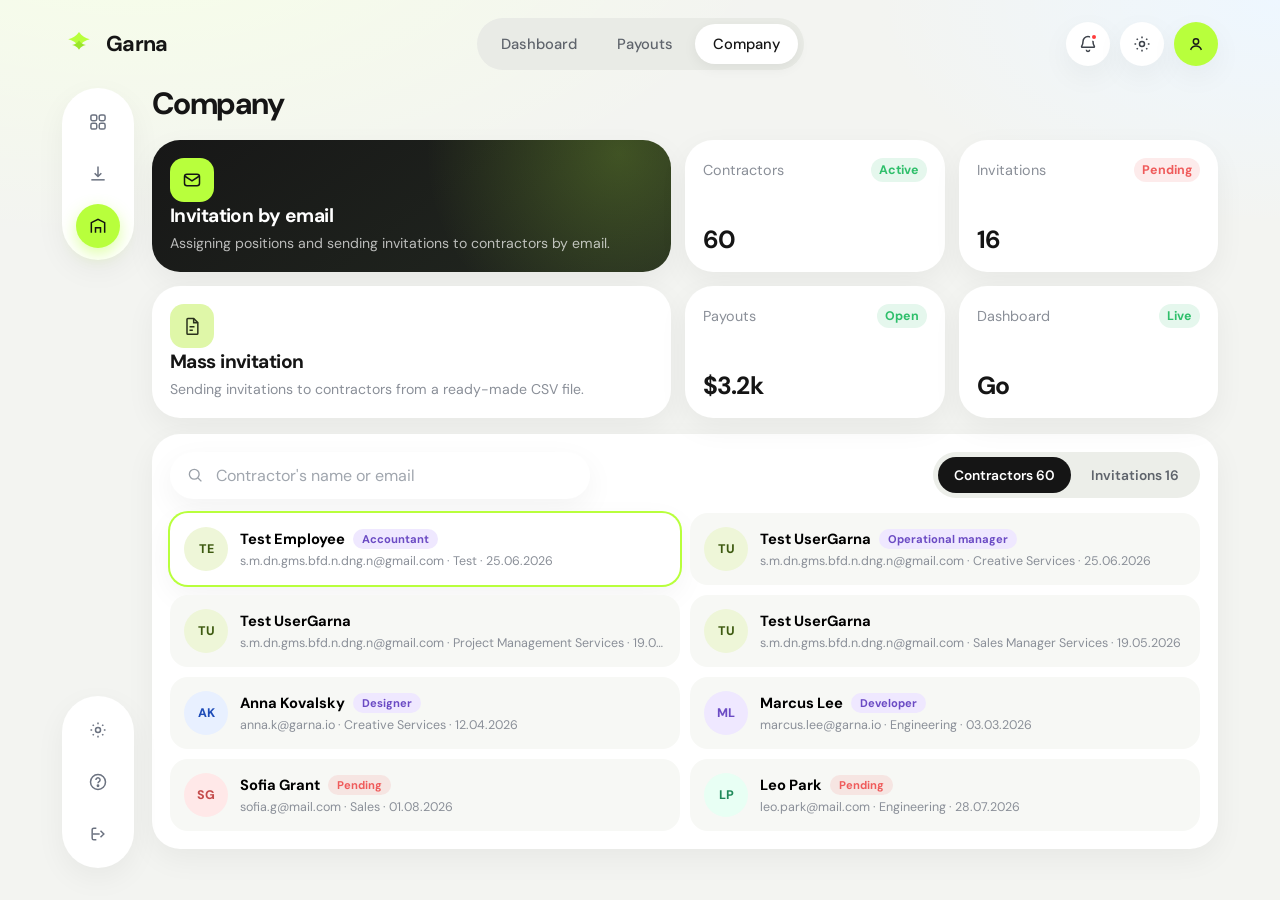
==== company.html @ 0d756d46 "Add Garna dashboard UI for Vercel deploy. Static Dashboard, Payouts, and Company pages ready to host" ====
<!DOCTYPE html>
<html lang="en">
<head>
  <meta charset="UTF-8" />
  <meta name="viewport" content="width=device-width, initial-scale=1.0" />
  <title>Garna — Company</title>
  <link rel="preconnect" href="https://fonts.googleapis.com" />
  <link rel="preconnect" href="https://fonts.gstatic.com" crossorigin />
  <link href="https://fonts.googleapis.com/css2?family=DM+Sans:ital,opsz,wght@0,9..40,400;0,9..40,500;0,9..40,600;0,9..40,700;1,9..40,400&display=swap" rel="stylesheet" />
  <link rel="stylesheet" href="styles.css" />
  <link rel="stylesheet" href="company.css" />
</head>
<body>
  <div class="app">
    <header class="topbar">
      <a class="brand" href="index.html">
        <span class="brand-mark" aria-hidden="true">
          <svg viewBox="0 0 32 32" fill="none">
            <path d="M16 4c2.8 4.2 6.4 6.2 10.8 7.2-4.4 1-8 3-10.8 7.2C13.2 14.2 9.6 12.2 5.2 11.2 9.6 10.2 13.2 8.2 16 4z" fill="#B8FF3C"/>
            <path d="M16 12.5c1.8 2.7 4.1 4 7 4.6-2.9.6-5.2 1.9-7 4.6-1.8-2.7-4.1-4-7-4.6 2.9-.6 5.2-1.9 7-4.6z" fill="#9AE62A"/>
          </svg>
        </span>
        <span class="brand-name">Garna</span>
      </a>

      <nav class="main-nav" aria-label="Primary">
        <a class="nav-item" href="index.html">Dashboard</a>
        <a class="nav-item" href="payouts.html">Payouts</a>
        <a class="nav-item is-active" href="company.html">Company</a>
      </nav>

      <div class="topbar-actions">
        <button class="icon-btn" type="button" aria-label="Notifications">
          <svg viewBox="0 0 24 24" fill="none" stroke="currentColor" stroke-width="1.8">
            <path d="M6 9a6 6 0 1 1 12 0c0 3.2.8 4.6 1.6 5.6.3.4 0 1.4-.8 1.4H5.2c-.8 0-1.1-1-.8-1.4C5.2 13.6 6 12.2 6 9z"/>
            <path d="M10 19a2 2 0 0 0 4 0"/>
          </svg>
          <span class="badge-dot"></span>
        </button>
        <button class="icon-btn" type="button" aria-label="Settings">
          <svg viewBox="0 0 24 24" fill="none" stroke="currentColor" stroke-width="1.8">
            <circle cx="12" cy="12" r="3"/>
            <path d="M12 3v2M12 19v2M3 12h2M19 12h2M5.6 5.6l1.4 1.4M17 17l1.4 1.4M5.6 18.4l1.4-1.4M17 7l1.4-1.4"/>
          </svg>
        </button>
        <button class="avatar-btn" type="button" aria-label="Profile">
          <svg viewBox="0 0 24 24" fill="none" stroke="currentColor" stroke-width="1.8">
            <circle cx="12" cy="9" r="3.2"/>
            <path d="M5.5 19c1.4-3 3.7-4.5 6.5-4.5s5.1 1.5 6.5 4.5"/>
          </svg>
        </button>
      </div>
    </header>

    <div class="layout">
      <aside class="sidebar" aria-label="Sidebar">
        <div class="sidebar-pill">
          <a class="side-btn" href="index.html" aria-label="Dashboard" title="Dashboard">
            <svg viewBox="0 0 24 24" fill="none" stroke="currentColor" stroke-width="1.8">
              <rect x="3.5" y="3.5" width="7" height="7" rx="2"/>
              <rect x="13.5" y="3.5" width="7" height="7" rx="2"/>
              <rect x="3.5" y="13.5" width="7" height="7" rx="2"/>
              <rect x="13.5" y="13.5" width="7" height="7" rx="2"/>
            </svg>
          </a>
          <a class="side-btn" href="payouts.html" aria-label="Payouts" title="Payouts">
            <svg viewBox="0 0 24 24" fill="none" stroke="currentColor" stroke-width="1.8">
              <path d="M12 3v12M8 11l4 4 4-4"/>
              <path d="M4 19h16"/>
            </svg>
          </a>
          <a class="side-btn is-active" href="company.html" aria-label="Company" title="Company">
            <svg viewBox="0 0 24 24" fill="none" stroke="currentColor" stroke-width="1.8">
              <path d="M4 20V8l8-4 8 4v12"/>
              <path d="M9 20v-6h6v6"/>
            </svg>
          </a>
        </div>

        <div class="sidebar-pill sidebar-pill--bottom">
          <button class="side-btn" type="button" aria-label="Settings" title="Settings">
            <svg viewBox="0 0 24 24" fill="none" stroke="currentColor" stroke-width="1.8">
              <circle cx="12" cy="12" r="3"/>
              <path d="M12 3v2M12 19v2M3 12h2M19 12h2M5.6 5.6l1.4 1.4M17 17l1.4 1.4M5.6 18.4l1.4-1.4M17 7l1.4-1.4"/>
            </svg>
          </button>
          <button class="side-btn" type="button" aria-label="Help" title="Help">
            <svg viewBox="0 0 24 24" fill="none" stroke="currentColor" stroke-width="1.8">
              <circle cx="12" cy="12" r="9"/>
              <path d="M9.5 9.5a2.5 2.5 0 1 1 3.8 2.1c-.8.5-1.3 1-1.3 2"/>
              <circle cx="12" cy="16.5" r=".8" fill="currentColor"/>
            </svg>
          </button>
          <button class="side-btn" type="button" aria-label="Logout" title="Logout">
            <svg viewBox="0 0 24 24" fill="none" stroke="currentColor" stroke-width="1.8">
              <path d="M10 5H7a2 2 0 0 0-2 2v10a2 2 0 0 0 2 2h3"/>
              <path d="M14 12H6M15 8l4 4-4 4"/>
            </svg>
          </button>
        </div>
      </aside>

      <main class="main">
        <div class="page-header">
          <div>
            <h1>Company</h1>
          </div>
        </div>

        <div class="main-grid company-grid" id="contractorsView">
          <div class="company-top">
            <div class="company-row">
              <a class="card invite-card invite-card--dark" href="#invite-email">
                <span class="invite-icon invite-icon--mail" aria-hidden="true">
                  <svg viewBox="0 0 24 24" fill="none" stroke="currentColor" stroke-width="1.8">
                    <rect x="3" y="5" width="18" height="14" rx="3"/>
                    <path d="M3.5 7.5 12 13l8.5-5.5"/>
                  </svg>
                </span>
                <div class="invite-card-copy">
                  <h2>Invitation by email</h2>
                  <p>Assigning positions and sending invitations to contractors by email.</p>
                </div>
              </a>

              <a class="card stat-card" href="company.html">
                <div class="stat-top">
                  <span>Contractors</span>
                  <span class="trend trend-up">Active</span>
                </div>
                <strong>60</strong>
              </a>
              <a class="card stat-card" href="company.html">
                <div class="stat-top">
                  <span>Invitations</span>
                  <span class="trend trend-down">Pending</span>
                </div>
                <strong>16</strong>
              </a>
            </div>

            <div class="company-row">
              <a class="card invite-card" href="#invite-csv">
                <span class="invite-icon invite-icon--csv" aria-hidden="true">
                  <svg viewBox="0 0 24 24" fill="none" stroke="currentColor" stroke-width="1.8">
                    <path d="M7 3h7l5 5v13a1 1 0 0 1-1 1H7a1 1 0 0 1-1-1V4a1 1 0 0 1 1-1z"/>
                    <path d="M14 3v5h5M9 13h6M9 17h4"/>
                  </svg>
                </span>
                <div class="invite-card-copy">
                  <h2>Mass invitation</h2>
                  <p>Sending invitations to contractors from a ready-made CSV file.</p>
                </div>
              </a>

              <a class="card stat-card" href="payouts.html">
                <div class="stat-top">
                  <span>Payouts</span>
                  <span class="trend trend-up">Open</span>
                </div>
                <strong>$3.2k</strong>
              </a>
              <a class="card stat-card" href="index.html">
                <div class="stat-top">
                  <span>Dashboard</span>
                  <span class="trend trend-up">Live</span>
                </div>
                <strong>Go</strong>
              </a>
            </div>
          </div>

          <!-- Directory spanning full width -->
          <section class="card directory-card">
            <div class="directory-toolbar">
              <label class="search directory-search">
                <svg viewBox="0 0 24 24" fill="none" stroke="currentColor" stroke-width="1.8">
                  <circle cx="11" cy="11" r="6.5"/>
                  <path d="M16 16l4.5 4.5"/>
                </svg>
                <input type="search" id="contractorSearch" placeholder="Contractor's name or email" />
              </label>
              <div class="segmented list-tabs" role="tablist">
                <button class="seg-btn is-active" type="button" data-list="contractors">Contractors 60</button>
                <button class="seg-btn" type="button" data-list="invitations">Invitations 16</button>
              </div>
            </div>

            <div class="contractor-grid" id="contractorList">
              <button class="contractor-card is-selected" type="button" data-set="contractors"
                data-name="Test Employee" data-role="Accountant" data-email="s.m.dn.gms.bfd.n.dng.n@gmail.com"
                data-dept="Test" data-date="25.06.2026">
                <span class="contractor-avatar">TE</span>
                <span class="contractor-body">
                  <span class="contractor-name-row">
                    <strong>Test Employee</strong>
                    <span class="role-pill">Accountant</span>
                  </span>
                  <span class="contractor-meta">s.m.dn.gms.bfd.n.dng.n@gmail.com · Test · 25.06.2026</span>
                </span>
              </button>

              <button class="contractor-card" type="button" data-set="contractors"
                data-name="Test UserGarna" data-role="Operational manager" data-email="s.m.dn.gms.bfd.n.dng.n@gmail.com"
                data-dept="Creative Services" data-date="25.06.2026">
                <span class="contractor-avatar">TU</span>
                <span class="contractor-body">
                  <span class="contractor-name-row">
                    <strong>Test UserGarna</strong>
                    <span class="role-pill">Operational manager</span>
                  </span>
                  <span class="contractor-meta">s.m.dn.gms.bfd.n.dng.n@gmail.com · Creative Services · 25.06.2026</span>
                </span>
              </button>

              <button class="contractor-card" type="button" data-set="contractors"
                data-name="Test UserGarna" data-role="" data-email="s.m.dn.gms.bfd.n.dng.n@gmail.com"
                data-dept="Project Management Services" data-date="19.05.2026">
                <span class="contractor-avatar">TU</span>
                <span class="contractor-body">
                  <span class="contractor-name-row">
                    <strong>Test UserGarna</strong>
                  </span>
                  <span class="contractor-meta">s.m.dn.gms.bfd.n.dng.n@gmail.com · Project Management Services · 19.05.2026</span>
                </span>
              </button>

              <button class="contractor-card" type="button" data-set="contractors"
                data-name="Test UserGarna" data-role="" data-email="s.m.dn.gms.bfd.n.dng.n@gmail.com"
                data-dept="Sales Manager Services" data-date="19.05.2026">
                <span class="contractor-avatar">TU</span>
                <span class="contractor-body">
                  <span class="contractor-name-row">
                    <strong>Test UserGarna</strong>
                  </span>
                  <span class="contractor-meta">s.m.dn.gms.bfd.n.dng.n@gmail.com · Sales Manager Services · 19.05.2026</span>
                </span>
              </button>

              <button class="contractor-card" type="button" data-set="contractors"
                data-name="Anna Kovalsky" data-role="Designer" data-email="anna.k@garna.io"
                data-dept="Creative Services" data-date="12.04.2026">
                <span class="contractor-avatar av-a">AK</span>
                <span class="contractor-body">
                  <span class="contractor-name-row">
                    <strong>Anna Kovalsky</strong>
                    <span class="role-pill">Designer</span>
                  </span>
                  <span class="contractor-meta">anna.k@garna.io · Creative Services · 12.04.2026</span>
                </span>
              </button>

              <button class="contractor-card" type="button" data-set="contractors"
                data-name="Marcus Lee" data-role="Developer" data-email="marcus.lee@garna.io"
                data-dept="Engineering" data-date="03.03.2026">
                <span class="contractor-avatar av-b">ML</span>
                <span class="contractor-body">
                  <span class="contractor-name-row">
                    <strong>Marcus Lee</strong>
                    <span class="role-pill">Developer</span>
                  </span>
                  <span class="contractor-meta">marcus.lee@garna.io · Engineering · 03.03.2026</span>
                </span>
              </button>

              <button class="contractor-card" type="button" data-set="invitations" hidden
                data-name="Sofia Grant" data-role="Pending" data-email="sofia.g@mail.com"
                data-dept="Sales" data-date="01.08.2026">
                <span class="contractor-avatar av-c">SG</span>
                <span class="contractor-body">
                  <span class="contractor-name-row">
                    <strong>Sofia Grant</strong>
                    <span class="role-pill role-pill--pending">Pending</span>
                  </span>
                  <span class="contractor-meta">sofia.g@mail.com · Sales · 01.08.2026</span>
                </span>
              </button>

              <button class="contractor-card" type="button" data-set="invitations" hidden
                data-name="Leo Park" data-role="Pending" data-email="leo.park@mail.com"
                data-dept="Engineering" data-date="28.07.2026">
                <span class="contractor-avatar av-d">LP</span>
                <span class="contractor-body">
                  <span class="contractor-name-row">
                    <strong>Leo Park</strong>
                    <span class="role-pill role-pill--pending">Pending</span>
                  </span>
                  <span class="contractor-meta">leo.park@mail.com · Engineering · 28.07.2026</span>
                </span>
              </button>
            </div>
          </section>
        </div>
      </main>
    </div>
  </div>

  <script src="company.js"></script>
</body>
</html>
---- styles.css ----
:root {
  --bg: #f3f4f1;
  --surface: #ffffff;
  --ink: #151515;
  --muted: #8a8f98;
  --line: #eceeea;
  --lime: #b8ff3c;
  --lime-deep: #9ae62a;
  --lime-soft: #eafcc0;
  --up: #2fbf6b;
  --down: #ef5b5b;
  --shadow: 0 10px 30px rgba(20, 24, 18, 0.05);
  --radius-xl: 28px;
  --radius-lg: 22px;
  --radius-md: 16px;
  --radius-pill: 999px;
  --font: "DM Sans", system-ui, sans-serif;
}

*,
*::before,
*::after {
  box-sizing: border-box;
}

html,
body {
  margin: 0;
  min-height: 100%;
  font-family: var(--font);
  color: var(--ink);
  background:
    radial-gradient(1200px 600px at 10% -10%, #f7ffe8 0%, transparent 55%),
    radial-gradient(900px 500px at 100% 0%, #eef7ff 0%, transparent 45%),
    var(--bg);
  -webkit-font-smoothing: antialiased;
}

button,
input {
  font: inherit;
}

button {
  cursor: pointer;
  border: none;
  background: none;
}

h1,
h2,
h3,
p {
  margin: 0;
}

.app {
  max-width: 1200px;
  margin: 0 auto;
  padding: 18px 22px 28px;
}

/* Top bar */
.topbar {
  display: grid;
  grid-template-columns: 1fr auto 1fr;
  align-items: center;
  gap: 16px;
  margin-bottom: 18px;
}

.brand {
  display: inline-flex;
  align-items: center;
  gap: 10px;
  text-decoration: none;
  color: var(--ink);
  width: fit-content;
}

.brand-mark {
  width: 34px;
  height: 34px;
  display: grid;
  place-items: center;
}

.brand-mark svg {
  width: 32px;
  height: 32px;
}

.brand-name {
  font-size: 1.35rem;
  font-weight: 700;
  letter-spacing: -0.03em;
}

.main-nav {
  display: flex;
  align-items: center;
  gap: 4px;
  padding: 6px;
  background: #e9ebe6;
  border-radius: var(--radius-pill);
}

.nav-item {
  text-decoration: none;
  color: #5f646c;
  font-size: 0.92rem;
  font-weight: 500;
  padding: 10px 18px;
  border-radius: var(--radius-pill);
  transition: background 0.2s ease, color 0.2s ease, transform 0.2s ease;
}

.nav-item:hover {
  color: var(--ink);
}

.nav-item.is-active {
  background: var(--surface);
  color: var(--ink);
  box-shadow: 0 4px 14px rgba(0, 0, 0, 0.06);
}

.topbar-actions {
  display: flex;
  justify-content: flex-end;
  align-items: center;
  gap: 10px;
}

.icon-btn,
.avatar-btn {
  width: 44px;
  height: 44px;
  border-radius: 50%;
  background: var(--surface);
  color: #3d424a;
  display: grid;
  place-items: center;
  box-shadow: var(--shadow);
  position: relative;
  transition: transform 0.2s ease, background 0.2s ease;
}

.icon-btn:hover,
.avatar-btn:hover {
  transform: translateY(-1px);
}

.icon-btn svg,
.avatar-btn svg {
  width: 20px;
  height: 20px;
}

.badge-dot {
  position: absolute;
  top: 11px;
  right: 12px;
  width: 8px;
  height: 8px;
  border-radius: 50%;
  background: #ff3b3b;
  border: 2px solid var(--surface);
}

.avatar-btn {
  background: var(--lime);
  color: #1a1a1a;
}

/* Layout */
.layout {
  display: grid;
  grid-template-columns: 72px minmax(0, 1fr);
  gap: 18px;
  align-items: start;
}

/* Sidebar */
.sidebar {
  display: flex;
  flex-direction: column;
  justify-content: space-between;
  min-height: calc(100vh - 120px);
  position: sticky;
  top: 18px;
}

.sidebar-pill {
  display: flex;
  flex-direction: column;
  align-items: center;
  gap: 8px;
  padding: 12px 10px;
  background: var(--surface);
  border-radius: var(--radius-pill);
  box-shadow: var(--shadow);
}

.sidebar-pill--bottom {
  margin-top: 16px;
}

.side-btn {
  width: 44px;
  height: 44px;
  border-radius: 50%;
  color: #6b7280;
  display: grid;
  place-items: center;
  text-decoration: none;
  transition: background 0.2s ease, color 0.2s ease, transform 0.2s ease;
}

.side-btn svg {
  width: 20px;
  height: 20px;
}

.side-btn:hover {
  background: #f3f5f0;
  color: var(--ink);
}

.side-btn.is-active {
  background: var(--lime);
  color: #111;
  box-shadow: 0 6px 16px rgba(184, 255, 60, 0.45);
}

/* Main */
.main {
  min-width: 0;
}

.page-header {
  display: flex;
  justify-content: space-between;
  align-items: flex-start;
  gap: 20px;
  margin-bottom: 18px;
}

.page-header h1 {
  font-size: clamp(1.8rem, 2.4vw, 2.35rem);
  letter-spacing: -0.04em;
  font-weight: 700;
  line-height: 1.1;
}

.page-header p {
  margin-top: 8px;
  color: var(--muted);
  font-size: 0.95rem;
  max-width: 420px;
}

.search {
  display: flex;
  align-items: center;
  gap: 10px;
  min-width: 260px;
  background: var(--surface);
  border-radius: var(--radius-pill);
  padding: 12px 16px;
  box-shadow: var(--shadow);
}

.search svg {
  width: 18px;
  height: 18px;
  color: #9aa0a8;
  flex-shrink: 0;
}

.search input {
  border: 0;
  outline: 0;
  width: 100%;
  background: transparent;
  color: var(--ink);
}

.search input::placeholder {
  color: #a0a6ae;
}

.main-grid {
  display: grid;
  grid-template-columns: 1.15fr 1fr;
  gap: 16px;
}

.card {
  background: var(--surface);
  border-radius: var(--radius-xl);
  box-shadow: var(--shadow);
  padding: 22px;
}

.card-head {
  display: flex;
  align-items: center;
  justify-content: space-between;
  margin-bottom: 28px;
}

.card-head h2,
.chart-title-row h2,
.section-head h3,
.quick-action h3 {
  font-size: 1.05rem;
  font-weight: 700;
  letter-spacing: -0.02em;
}

.wallet-card {
  min-height: 280px;
  display: flex;
  flex-direction: column;
}

.wallet-balance {
  display: flex;
  flex-direction: column;
  gap: 6px;
  margin-bottom: auto;
}

.wallet-amount {
  font-size: clamp(2rem, 3vw, 2.7rem);
  font-weight: 700;
  letter-spacing: -0.045em;
  line-height: 1;
}

.wallet-amount small {
  font-size: 0.45em;
  font-weight: 600;
  color: #6b7280;
  margin-left: 4px;
}

.wallet-label {
  color: var(--muted);
  font-size: 0.92rem;
}

.wallet-cats {
  display: grid;
  grid-template-columns: repeat(3, 1fr);
  gap: 10px;
  margin-top: 28px;
}

.cat-chip {
  display: flex;
  align-items: center;
  gap: 10px;
  padding: 12px 12px;
  border-radius: 18px;
  background: #f7f8f5;
  color: var(--ink);
  font-size: 0.88rem;
  font-weight: 600;
  transition: transform 0.2s ease, background 0.2s ease;
}

.cat-chip:hover {
  transform: translateY(-2px);
  background: #f0f2ec;
}

.cat-icon {
  width: 34px;
  height: 34px;
  border-radius: 12px;
  display: grid;
  place-items: center;
  color: #fff;
  flex-shrink: 0;
}

.cat-icon svg {
  width: 16px;
  height: 16px;
}

.cat-icon--travel {
  background: linear-gradient(145deg, #6eb6ff, #3d8dff);
}

.cat-icon--property {
  background: linear-gradient(145deg, #ffb06b, #ff8a3d);
}

.cat-icon--education {
  background: linear-gradient(145deg, #ff7a8a, #ef4d63);
}

.stats-grid {
  display: grid;
  grid-template-columns: 1fr 1fr;
  gap: 14px;
}

.stat-card {
  padding: 18px 18px 16px;
  min-height: 132px;
  display: flex;
  flex-direction: column;
  justify-content: space-between;
  text-decoration: none;
  color: inherit;
  transition: transform 0.25s ease;
}

.stat-card:hover,
a.stat-card:hover {
  transform: translateY(-3px);
}

a.template-card {
  text-decoration: none;
  color: inherit;
}

a.link-btn {
  text-decoration: none;
}

a.btn {
  text-decoration: none;
}

.stat-top {
  display: flex;
  justify-content: space-between;
  align-items: center;
  gap: 8px;
  color: var(--muted);
  font-size: 0.9rem;
}

.stat-card strong {
  font-size: 1.55rem;
  letter-spacing: -0.035em;
  font-weight: 700;
}

.stat-link {
  color: inherit;
  text-decoration: none;
}

.stat-link:hover {
  color: #3d5a10;
}

.trend {
  font-size: 0.78rem;
  font-weight: 700;
  padding: 4px 8px;
  border-radius: var(--radius-pill);
}

.trend-up {
  color: var(--up);
  background: rgba(47, 191, 107, 0.12);
}

.trend-down {
  color: var(--down);
  background: rgba(239, 91, 91, 0.12);
}

.chart-card {
  grid-column: 1 / -1;
  padding-bottom: 18px;
}

.chart-head {
  display: flex;
  justify-content: space-between;
  align-items: flex-start;
  gap: 16px;
  margin-bottom: 8px;
}

.chart-title-row {
  display: flex;
  align-items: center;
  gap: 12px;
}

.select-btn {
  display: inline-flex;
  align-items: center;
  gap: 4px;
  padding: 6px 10px;
  border-radius: var(--radius-pill);
  background: #f3f5f0;
  color: #4b515a;
  font-size: 0.82rem;
  font-weight: 600;
}

.select-btn svg {
  width: 14px;
  height: 14px;
}

.chart-total {
  margin-top: 8px;
  font-size: 1.85rem;
  font-weight: 700;
  letter-spacing: -0.04em;
}

.segmented {
  display: flex;
  gap: 4px;
  padding: 5px;
  background: #eceee9;
  border-radius: var(--radius-pill);
}

.seg-btn {
  padding: 9px 16px;
  border-radius: var(--radius-pill);
  color: #5f646c;
  font-size: 0.86rem;
  font-weight: 600;
  transition: background 0.2s ease, color 0.2s ease;
}

.seg-btn.is-active {
  background: #171717;
  color: #fff;
}

.chart-wrap {
  position: relative;
  height: 240px;
  margin-top: 8px;
}

.chart-tooltip {
  position: absolute;
  top: 18px;
  left: 58.5%;
  transform: translateX(-50%);
  background: #151515;
  color: #fff;
  font-size: 0.82rem;
  font-weight: 600;
  padding: 8px 12px;
  border-radius: 10px;
  pointer-events: none;
  opacity: 0;
  transition: opacity 0.2s ease, left 0.25s ease;
  z-index: 2;
  white-space: nowrap;
}

.chart-tooltip.is-visible {
  opacity: 1;
}

.chart-tooltip::after {
  content: "";
  position: absolute;
  left: 50%;
  bottom: -5px;
  transform: translateX(-50%);
  border-left: 5px solid transparent;
  border-right: 5px solid transparent;
  border-top: 5px solid #151515;
}

.chart-labels {
  display: grid;
  grid-template-columns: repeat(12, 1fr);
  gap: 8px;
  margin-top: 8px;
  padding: 0 8px 0 8px;
}

.chart-labels span {
  text-align: center;
  color: #9aa0a8;
  font-size: 0.78rem;
  font-weight: 500;
}

.chart-labels span.is-active {
  color: var(--ink);
  font-weight: 700;
}

/* Right panel */
.right-panel {
  display: flex;
  flex-direction: column;
  gap: 16px;
}

.section-head {
  display: flex;
  justify-content: space-between;
  align-items: center;
  margin-bottom: 14px;
}

.link-btn {
  color: var(--muted);
  font-size: 0.84rem;
  font-weight: 500;
}

.link-btn:hover {
  color: var(--ink);
}

.avatars {
  display: flex;
  align-items: center;
  gap: 10px;
}

.person {
  width: 48px;
  height: 48px;
  border-radius: 50%;
  overflow: hidden;
  padding: 0;
  background: var(--bg, #e8efe0);
  transition: transform 0.2s ease;
}

.person:hover {
  transform: scale(1.06);
}

.person img {
  width: 100%;
  height: 100%;
  object-fit: cover;
  display: block;
}

.add-person {
  background: var(--surface);
  border: 1.5px dashed #c9cdc4;
  color: #6b7280;
  font-size: 1.4rem;
  font-weight: 400;
  display: grid;
  place-items: center;
}

.credit-card {
  position: relative;
  overflow: hidden;
  border-radius: 24px;
  padding: 22px 22px 18px;
  min-height: 190px;
  color: #fff;
  background:
    linear-gradient(135deg, rgba(20, 28, 18, 0.72), rgba(10, 16, 12, 0.85)),
    radial-gradient(circle at 20% 30%, rgba(140, 220, 80, 0.35), transparent 40%),
    radial-gradient(circle at 80% 70%, rgba(40, 90, 50, 0.55), transparent 45%),
    linear-gradient(160deg, #1a2a1c, #0b120e 60%, #152218);
  box-shadow: 0 18px 40px rgba(12, 20, 12, 0.28);
}

.credit-card::before {
  content: "";
  position: absolute;
  inset: 0;
  background:
    url("data:image/svg+xml,%3Csvg width='160' height='160' viewBox='0 0 160 160' xmlns='http://www.w3.org/2000/svg'%3E%3Ccircle cx='20' cy='20' r='1.2' fill='rgba(255,255,255,0.08)'/%3E%3C/svg%3E");
  opacity: 0.7;
  pointer-events: none;
}

.cc-top,
.cc-bottom,
.cc-number {
  position: relative;
  z-index: 1;
}

.cc-top {
  display: flex;
  justify-content: space-between;
  align-items: flex-start;
  margin-bottom: 28px;
}

.visa {
  font-weight: 800;
  font-style: italic;
  letter-spacing: 0.08em;
  font-size: 1.25rem;
}

.cc-chip {
  width: 36px;
  height: 26px;
  border-radius: 6px;
  background:
    linear-gradient(135deg, #f0d78c, #c9a24a 45%, #e8c86a);
  box-shadow: inset 0 0 0 1px rgba(255, 255, 255, 0.25);
}

.cc-number {
  font-size: 1.15rem;
  letter-spacing: 0.12em;
  font-weight: 500;
  margin-bottom: 22px;
}

.cc-bottom {
  display: grid;
  grid-template-columns: 1.4fr 0.8fr 0.5fr;
  gap: 8px;
}

.cc-label {
  display: block;
  font-size: 0.65rem;
  color: rgba(255, 255, 255, 0.55);
  margin-bottom: 4px;
}

.cc-value {
  font-size: 0.82rem;
  font-weight: 600;
}

.action-row {
  display: grid;
  grid-template-columns: 1fr 1fr;
  gap: 10px;
}

.btn {
  display: inline-flex;
  align-items: center;
  justify-content: center;
  border-radius: var(--radius-pill);
  font-weight: 700;
  transition: transform 0.2s ease, box-shadow 0.2s ease, background 0.2s ease;
}

.btn:hover {
  transform: translateY(-1px);
}

.btn-sm {
  padding: 9px 14px;
  font-size: 0.82rem;
}

.btn-lg {
  padding: 14px 18px;
  font-size: 0.95rem;
}

.btn-block {
  width: 100%;
  padding: 14px 18px;
  font-size: 0.95rem;
}

.btn-lime {
  background: var(--lime);
  color: #151515;
  box-shadow: 0 8px 20px rgba(184, 255, 60, 0.35);
}

.btn-lime:hover {
  background: var(--lime-deep);
}

.btn-ghost {
  background: var(--surface);
  color: var(--ink);
  border: 1.5px solid #e2e5df;
}

.qa-grid {
  display: grid;
  grid-template-columns: repeat(3, 1fr);
  gap: 10px;
  margin-top: 12px;
}

.qa-btn {
  display: flex;
  flex-direction: column;
  align-items: center;
  gap: 10px;
  padding: 16px 8px;
  border-radius: 20px;
  background: var(--surface);
  box-shadow: var(--shadow);
  font-size: 0.82rem;
  font-weight: 600;
  color: #3d424a;
  transition: transform 0.2s ease;
}

.qa-btn:hover {
  transform: translateY(-2px);
}

.qa-icon {
  width: 40px;
  height: 40px;
  border-radius: 14px;
  background: #f4f6f1;
  display: grid;
  place-items: center;
  color: #2f343c;
}

.qa-icon svg {
  width: 18px;
  height: 18px;
}

.plan-card {
  margin-top: auto;
  background:
    linear-gradient(180deg, #ffffff 0%, #f8fbf2 100%);
}

.plan-badge {
  display: inline-flex;
  padding: 6px 12px;
  border-radius: var(--radius-pill);
  background: var(--lime-soft);
  color: #3d5a10;
  font-size: 0.78rem;
  font-weight: 700;
  margin-bottom: 12px;
}

.plan-card p {
  color: #5f646c;
  font-size: 0.92rem;
  line-height: 1.45;
  margin-bottom: 16px;
}

.dash-side-row {
  grid-column: 1 / -1;
  display: grid;
  grid-template-columns: 1.1fr 0.9fr 0.85fr;
  gap: 14px;
  align-items: stretch;
}

.dash-side-row .quick-send,
.dash-side-row .quick-action,
.dash-side-row .card-visual {
  background: var(--surface);
  border-radius: var(--radius-xl);
  box-shadow: var(--shadow);
  padding: 18px;
}

.dash-side-row .card-visual {
  padding: 0;
  background: transparent;
  box-shadow: none;
}

.dash-side-row .action-row {
  margin-top: 12px;
}

.dash-side-row .plan-card {
  margin-top: 0;
}

/* Motion */
@keyframes rise-in {
  from {
    opacity: 0;
    transform: translateY(10px);
  }
  to {
    opacity: 1;
    transform: translateY(0);
  }
}

.wallet-card,
.stat-card,
.chart-card,
.credit-card,
.plan-card,
.qa-btn {
  animation: rise-in 0.55s ease both;
}

.stat-card:nth-child(2) { animation-delay: 0.05s; }
.stat-card:nth-child(3) { animation-delay: 0.1s; }
.stat-card:nth-child(4) { animation-delay: 0.15s; }
.chart-card { animation-delay: 0.18s; }
.credit-card { animation-delay: 0.12s; }
.plan-card { animation-delay: 0.22s; }

/* Responsive */
@media (max-width: 900px) {
  .topbar {
    grid-template-columns: 1fr auto;
    row-gap: 12px;
  }

  .main-nav {
    grid-column: 1 / -1;
    order: 3;
    overflow-x: auto;
    width: 100%;
  }

  .layout {
    grid-template-columns: 1fr;
  }

  .sidebar {
    flex-direction: row;
    min-height: auto;
    position: static;
    gap: 10px;
  }

  .sidebar-pill {
    flex-direction: row;
    width: 100%;
    justify-content: space-between;
    border-radius: var(--radius-pill);
    padding: 8px 12px;
  }

  .sidebar-pill--bottom {
    display: none;
  }

  .main-grid {
    grid-template-columns: 1fr;
  }

  .page-header {
    flex-direction: column;
  }

  .search {
    width: 100%;
    min-width: 0;
  }

  .chart-head {
    flex-direction: column;
  }

  .dash-side-row {
    grid-template-columns: 1fr;
  }
}

@media (max-width: 560px) {
  .app {
    padding: 12px;
  }

  .wallet-cats {
    grid-template-columns: 1fr;
  }

  .stats-grid {
    grid-template-columns: 1fr;
  }

  .avatars {
    flex-wrap: wrap;
  }

  .segmented {
    width: 100%;
    overflow-x: auto;
  }
}
---- company.css ----
/* Company — bento layout */

.company-grid {
  grid-template-columns: 1fr;
  align-items: stretch;
}

.company-top {
  display: flex;
  flex-direction: column;
  gap: 14px;
}

.company-row {
  display: grid;
  grid-template-columns: 2fr 1fr 1fr;
  gap: 14px;
  align-items: stretch;
}

.invite-card {
  display: flex;
  flex-direction: column;
  justify-content: space-between;
  min-height: 0;
  height: 100%;
  padding: 18px;
  text-decoration: none;
  color: inherit;
  transition: transform 0.25s ease;
}

.invite-card:hover {
  transform: translateY(-3px);
}

.invite-card--dark {
  background:
    radial-gradient(circle at 90% 10%, rgba(184, 255, 60, 0.22), transparent 40%),
    linear-gradient(145deg, #171717 0%, #222820 100%);
  color: #fff;
}

.invite-card h2 {
  font-size: 1.2rem;
  letter-spacing: -0.03em;
  margin: 0 0 6px;
}

.invite-card p {
  color: var(--muted);
  font-size: 0.88rem;
  line-height: 1.4;
  margin: 0;
}

.invite-card--dark p {
  color: rgba(255, 255, 255, 0.7);
}

.invite-icon {
  width: 44px;
  height: 44px;
  border-radius: 14px;
  display: grid;
  place-items: center;
  flex-shrink: 0;
}

.invite-icon svg {
  width: 20px;
  height: 20px;
}

.invite-icon--mail {
  background: var(--lime);
  color: #151515;
}

.invite-icon--csv {
  background: #dff7a8;
  color: #2a321c;
}

.company-row .stat-card {
  height: 100%;
  min-height: 132px;
  padding: 18px 18px 16px;
  box-sizing: border-box;
}

.directory-card {
  grid-column: 1 / -1;
  padding: 18px;
}

.directory-toolbar {
  display: flex;
  align-items: center;
  justify-content: space-between;
  gap: 12px;
  flex-wrap: wrap;
  margin-bottom: 14px;
}

.directory-search {
  flex: 1;
  min-width: 220px;
  max-width: 420px;
}

.list-tabs .seg-btn.is-active {
  background: var(--ink);
  color: #fff;
}

.contractor-grid {
  display: grid;
  grid-template-columns: 1fr 1fr;
  gap: 10px;
}

.contractor-card {
  display: grid;
  grid-template-columns: auto 1fr;
  gap: 12px;
  align-items: center;
  padding: 14px;
  border-radius: 18px;
  background: #f7f8f5;
  text-align: left;
  transition: background 0.2s ease, transform 0.2s ease, box-shadow 0.2s ease;
}

.contractor-card:hover {
  background: #f0f2ec;
  transform: translateY(-1px);
}

.contractor-card.is-selected {
  background: var(--surface);
  box-shadow: 0 0 0 2px var(--lime), var(--shadow);
}

.contractor-avatar {
  width: 44px;
  height: 44px;
  border-radius: 50%;
  display: grid;
  place-items: center;
  background: #eef6d8;
  color: #3d5a10;
  font-size: 0.78rem;
  font-weight: 800;
  flex-shrink: 0;
}

.contractor-avatar.av-a { background: #e8f0ff; color: #1f4db8; }
.contractor-avatar.av-b { background: #efe8ff; color: #6b4bc4; }
.contractor-avatar.av-c { background: #ffe8e8; color: #c44b4b; }
.contractor-avatar.av-d { background: #e8fff4; color: #1f8a5a; }

.contractor-body {
  min-width: 0;
  display: flex;
  flex-direction: column;
  gap: 4px;
}

.contractor-name-row {
  display: flex;
  align-items: center;
  gap: 8px;
  flex-wrap: wrap;
}

.contractor-name-row strong {
  font-size: 0.92rem;
  font-weight: 700;
}

.contractor-meta {
  color: var(--muted);
  font-size: 0.78rem;
  white-space: nowrap;
  overflow: hidden;
  text-overflow: ellipsis;
}

.role-pill {
  display: inline-flex;
  padding: 3px 9px;
  border-radius: var(--radius-pill);
  background: #efe8ff;
  color: #6b4bc4;
  font-size: 0.7rem;
  font-weight: 700;
}

.role-pill--pending {
  background: rgba(239, 91, 91, 0.12);
  color: var(--down);
}

@media (max-width: 900px) {
  .company-row {
    grid-template-columns: 1fr 1fr;
  }

  .company-row .invite-card {
    grid-column: 1 / -1;
  }

  .company-row .stat-card {
    width: 100%;
    height: auto;
    min-height: 132px;
  }

  .contractor-grid {
    grid-template-columns: 1fr;
  }
}
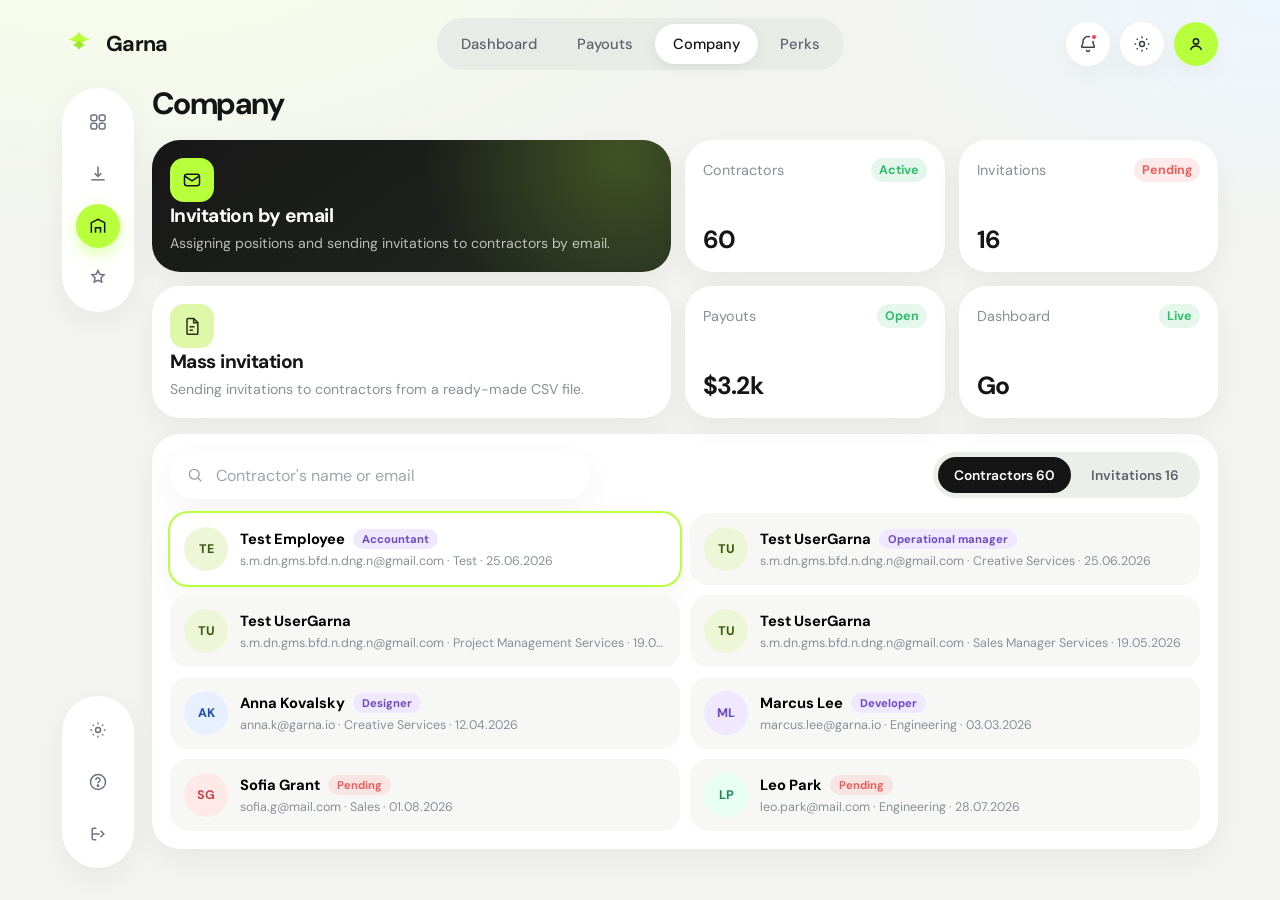
==== commit 9b779071: "Add Perks page with partner logos and offers. New section with search, category filters, 4-column ca" ====
--- a/company.html
+++ b/company.html
@@ -27,6 +27,7 @@
         <a class="nav-item" href="index.html">Dashboard</a>
         <a class="nav-item" href="payouts.html">Payouts</a>
         <a class="nav-item is-active" href="company.html">Company</a>
+        <a class="nav-item" href="perks.html">Perks</a>
       </nav>
 
       <div class="topbar-actions">
@@ -75,6 +76,11 @@
               <path d="M9 20v-6h6v6"/>
             </svg>
           </a>
+          <a class="side-btn" href="perks.html" aria-label="Perks" title="Perks">
+            <svg viewBox="0 0 24 24" fill="none" stroke="currentColor" stroke-width="1.8">
+              <path d="M12 3l2.2 4.5 5 .7-3.6 3.5.9 5L12 14.8 7.5 16.7l.9-5L4.8 8.2l5-.7L12 3z"/>
+            </svg>
+          </a>
         </div>
 
         <div class="sidebar-pill sidebar-pill--bottom">
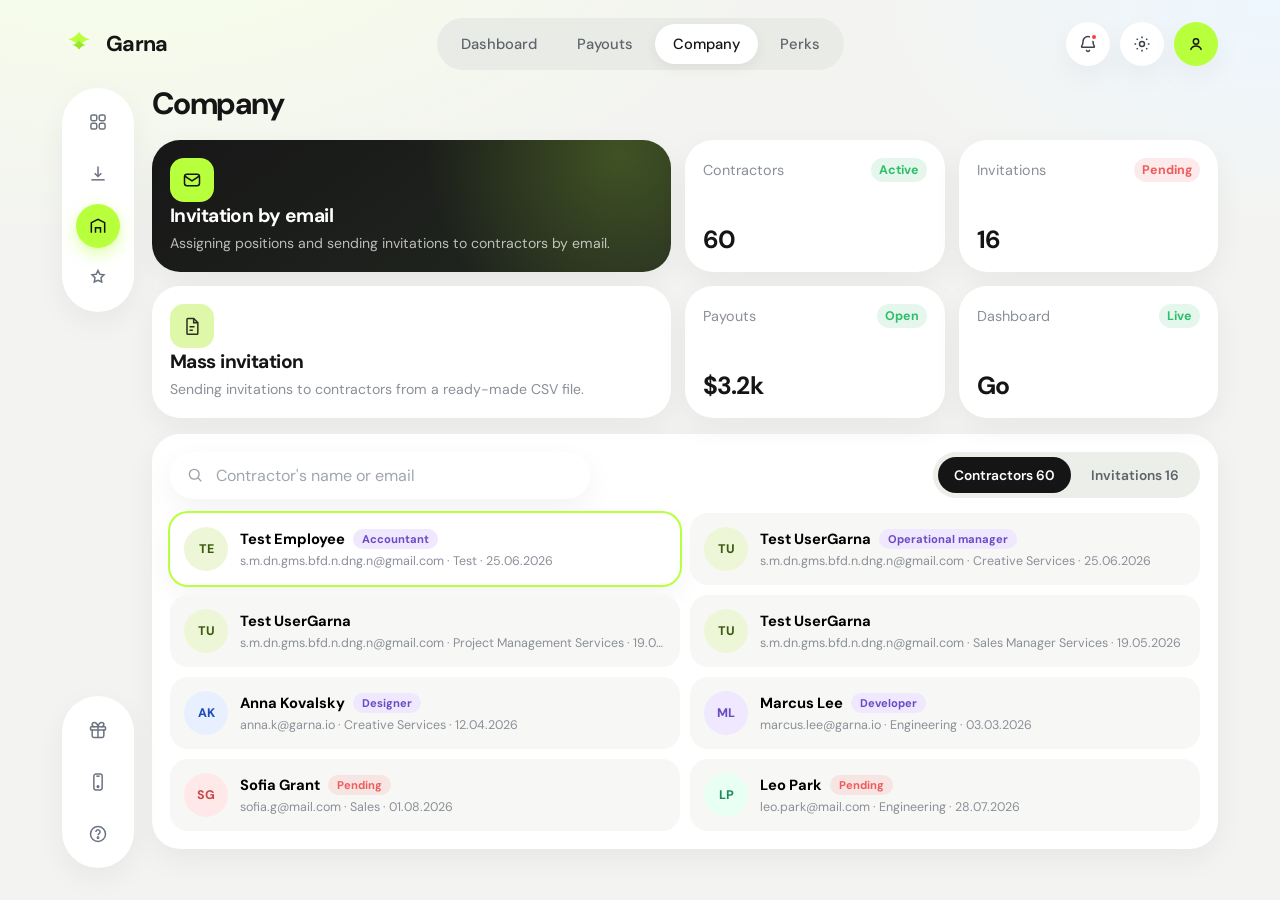
==== commit bf709ef9: "Simplify sidebar utilities to gift, phone, and help. Drop theme and logout; keep referral and downlo" ====
--- a/company.html
+++ b/company.html
@@ -84,23 +84,26 @@
         </div>
 
         <div class="sidebar-pill sidebar-pill--bottom">
-          <button class="side-btn" type="button" aria-label="Settings" title="Settings">
-            <svg viewBox="0 0 24 24" fill="none" stroke="currentColor" stroke-width="1.8">
-              <circle cx="12" cy="12" r="3"/>
-              <path d="M12 3v2M12 19v2M3 12h2M19 12h2M5.6 5.6l1.4 1.4M17 17l1.4 1.4M5.6 18.4l1.4-1.4M17 7l1.4-1.4"/>
-            </svg>
-          </button>
+          <a class="side-btn" href="#referral" aria-label="Referral rewards" title="Get 10% of our income">
+            <svg viewBox="0 0 24 24" fill="none" stroke="currentColor" stroke-width="1.8" stroke-linecap="round" stroke-linejoin="round">
+              <rect x="3" y="8" width="18" height="4" rx="1"/>
+              <path d="M12 8v13"/>
+              <path d="M19 12v7a2 2 0 0 1-2 2H7a2 2 0 0 1-2-2v-7"/>
+              <path d="M7.5 8a2.5 2.5 0 0 1 0-5C11 3 12 8 12 8s1-5 4.5-5a2.5 2.5 0 0 1 0 5"/>
+            </svg>
+          </a>
+          <a class="side-btn" href="#download" aria-label="Download app" title="Download app">
+            <svg viewBox="0 0 24 24" fill="none" stroke="currentColor" stroke-width="1.8">
+              <rect x="7" y="2.5" width="10" height="19" rx="2.5"/>
+              <path d="M10 5h4"/>
+              <circle cx="12" cy="17.5" r="1" fill="currentColor"/>
+            </svg>
+          </a>
           <button class="side-btn" type="button" aria-label="Help" title="Help">
             <svg viewBox="0 0 24 24" fill="none" stroke="currentColor" stroke-width="1.8">
               <circle cx="12" cy="12" r="9"/>
               <path d="M9.5 9.5a2.5 2.5 0 1 1 3.8 2.1c-.8.5-1.3 1-1.3 2"/>
               <circle cx="12" cy="16.5" r=".8" fill="currentColor"/>
-            </svg>
-          </button>
-          <button class="side-btn" type="button" aria-label="Logout" title="Logout">
-            <svg viewBox="0 0 24 24" fill="none" stroke="currentColor" stroke-width="1.8">
-              <path d="M10 5H7a2 2 0 0 0-2 2v10a2 2 0 0 0 2 2h3"/>
-              <path d="M14 12H6M15 8l4 4-4 4"/>
             </svg>
           </button>
         </div>
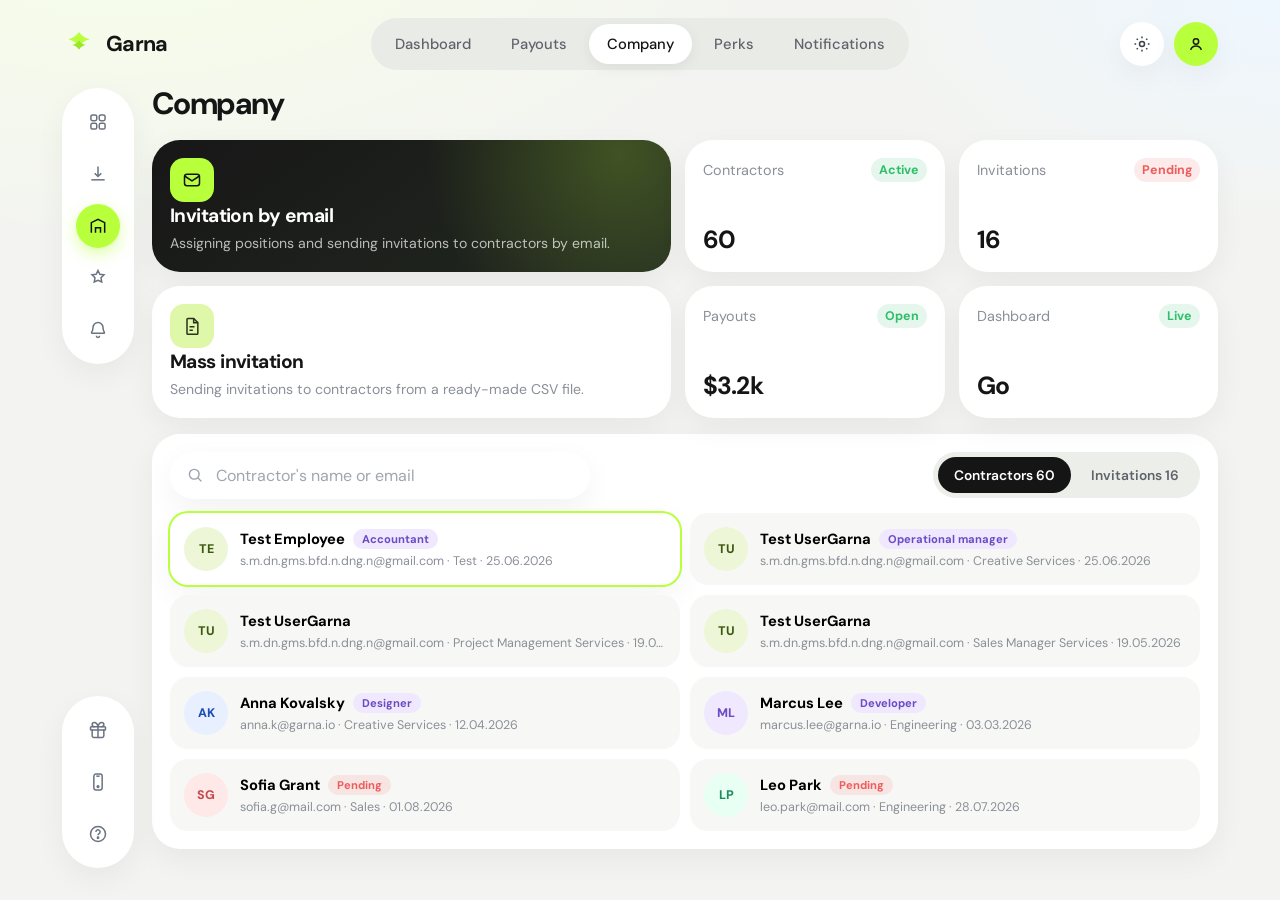
==== commit 31162412: "Add Notifications page and unify navigation across pages. Move alerts into a dedicated inbox with ho" ====
--- a/company.html
+++ b/company.html
@@ -28,16 +28,10 @@
         <a class="nav-item" href="payouts.html">Payouts</a>
         <a class="nav-item is-active" href="company.html">Company</a>
         <a class="nav-item" href="perks.html">Perks</a>
+        <a class="nav-item" href="notifications.html">Notifications</a>
       </nav>
 
       <div class="topbar-actions">
-        <button class="icon-btn" type="button" aria-label="Notifications">
-          <svg viewBox="0 0 24 24" fill="none" stroke="currentColor" stroke-width="1.8">
-            <path d="M6 9a6 6 0 1 1 12 0c0 3.2.8 4.6 1.6 5.6.3.4 0 1.4-.8 1.4H5.2c-.8 0-1.1-1-.8-1.4C5.2 13.6 6 12.2 6 9z"/>
-            <path d="M10 19a2 2 0 0 0 4 0"/>
-          </svg>
-          <span class="badge-dot"></span>
-        </button>
         <button class="icon-btn" type="button" aria-label="Settings">
           <svg viewBox="0 0 24 24" fill="none" stroke="currentColor" stroke-width="1.8">
             <circle cx="12" cy="12" r="3"/>
@@ -79,6 +73,12 @@
           <a class="side-btn" href="perks.html" aria-label="Perks" title="Perks">
             <svg viewBox="0 0 24 24" fill="none" stroke="currentColor" stroke-width="1.8">
               <path d="M12 3l2.2 4.5 5 .7-3.6 3.5.9 5L12 14.8 7.5 16.7l.9-5L4.8 8.2l5-.7L12 3z"/>
+            </svg>
+          </a>
+          <a class="side-btn" href="notifications.html" aria-label="Notifications" title="Notifications">
+            <svg viewBox="0 0 24 24" fill="none" stroke="currentColor" stroke-width="1.8">
+              <path d="M6 9a6 6 0 1 1 12 0c0 3.2.8 4.6 1.6 5.6.3.4 0 1.4-.8 1.4H5.2c-.8 0-1.1-1-.8-1.4C5.2 13.6 6 12.2 6 9z"/>
+              <path d="M10 19a2 2 0 0 0 4 0"/>
             </svg>
           </a>
         </div>
--- a/styles.css
+++ b/styles.css
@@ -144,6 +144,7 @@
   box-shadow: var(--shadow);
   position: relative;
   transition: transform 0.2s ease, background 0.2s ease;
+  text-decoration: none;
 }
 
 .icon-btn:hover,
@@ -312,8 +313,7 @@
 
 .card-head h2,
 .chart-title-row h2,
-.section-head h3,
-.quick-action h3 {
+.section-head h3 {
   font-size: 1.05rem;
   font-weight: 700;
   letter-spacing: -0.02em;
@@ -603,12 +603,7 @@
   font-weight: 700;
 }
 
-/* Right panel */
-.right-panel {
-  display: flex;
-  flex-direction: column;
-  gap: 16px;
-}
+/* Shared section headers / avatar rows */
 
 .section-head {
   display: flex;
@@ -664,92 +659,6 @@
   place-items: center;
 }
 
-.credit-card {
-  position: relative;
-  overflow: hidden;
-  border-radius: 24px;
-  padding: 22px 22px 18px;
-  min-height: 190px;
-  color: #fff;
-  background:
-    linear-gradient(135deg, rgba(20, 28, 18, 0.72), rgba(10, 16, 12, 0.85)),
-    radial-gradient(circle at 20% 30%, rgba(140, 220, 80, 0.35), transparent 40%),
-    radial-gradient(circle at 80% 70%, rgba(40, 90, 50, 0.55), transparent 45%),
-    linear-gradient(160deg, #1a2a1c, #0b120e 60%, #152218);
-  box-shadow: 0 18px 40px rgba(12, 20, 12, 0.28);
-}
-
-.credit-card::before {
-  content: "";
-  position: absolute;
-  inset: 0;
-  background:
-    url("data:image/svg+xml,%3Csvg width='160' height='160' viewBox='0 0 160 160' xmlns='http://www.w3.org/2000/svg'%3E%3Ccircle cx='20' cy='20' r='1.2' fill='rgba(255,255,255,0.08)'/%3E%3C/svg%3E");
-  opacity: 0.7;
-  pointer-events: none;
-}
-
-.cc-top,
-.cc-bottom,
-.cc-number {
-  position: relative;
-  z-index: 1;
-}
-
-.cc-top {
-  display: flex;
-  justify-content: space-between;
-  align-items: flex-start;
-  margin-bottom: 28px;
-}
-
-.visa {
-  font-weight: 800;
-  font-style: italic;
-  letter-spacing: 0.08em;
-  font-size: 1.25rem;
-}
-
-.cc-chip {
-  width: 36px;
-  height: 26px;
-  border-radius: 6px;
-  background:
-    linear-gradient(135deg, #f0d78c, #c9a24a 45%, #e8c86a);
-  box-shadow: inset 0 0 0 1px rgba(255, 255, 255, 0.25);
-}
-
-.cc-number {
-  font-size: 1.15rem;
-  letter-spacing: 0.12em;
-  font-weight: 500;
-  margin-bottom: 22px;
-}
-
-.cc-bottom {
-  display: grid;
-  grid-template-columns: 1.4fr 0.8fr 0.5fr;
-  gap: 8px;
-}
-
-.cc-label {
-  display: block;
-  font-size: 0.65rem;
-  color: rgba(255, 255, 255, 0.55);
-  margin-bottom: 4px;
-}
-
-.cc-value {
-  font-size: 0.82rem;
-  font-weight: 600;
-}
-
-.action-row {
-  display: grid;
-  grid-template-columns: 1fr 1fr;
-  gap: 10px;
-}
-
 .btn {
   display: inline-flex;
   align-items: center;
@@ -793,102 +702,6 @@
   background: var(--surface);
   color: var(--ink);
   border: 1.5px solid #e2e5df;
-}
-
-.qa-grid {
-  display: grid;
-  grid-template-columns: repeat(3, 1fr);
-  gap: 10px;
-  margin-top: 12px;
-}
-
-.qa-btn {
-  display: flex;
-  flex-direction: column;
-  align-items: center;
-  gap: 10px;
-  padding: 16px 8px;
-  border-radius: 20px;
-  background: var(--surface);
-  box-shadow: var(--shadow);
-  font-size: 0.82rem;
-  font-weight: 600;
-  color: #3d424a;
-  transition: transform 0.2s ease;
-}
-
-.qa-btn:hover {
-  transform: translateY(-2px);
-}
-
-.qa-icon {
-  width: 40px;
-  height: 40px;
-  border-radius: 14px;
-  background: #f4f6f1;
-  display: grid;
-  place-items: center;
-  color: #2f343c;
-}
-
-.qa-icon svg {
-  width: 18px;
-  height: 18px;
-}
-
-.plan-card {
-  margin-top: auto;
-  background:
-    linear-gradient(180deg, #ffffff 0%, #f8fbf2 100%);
-}
-
-.plan-badge {
-  display: inline-flex;
-  padding: 6px 12px;
-  border-radius: var(--radius-pill);
-  background: var(--lime-soft);
-  color: #3d5a10;
-  font-size: 0.78rem;
-  font-weight: 700;
-  margin-bottom: 12px;
-}
-
-.plan-card p {
-  color: #5f646c;
-  font-size: 0.92rem;
-  line-height: 1.45;
-  margin-bottom: 16px;
-}
-
-.dash-side-row {
-  grid-column: 1 / -1;
-  display: grid;
-  grid-template-columns: 1.1fr 0.9fr 0.85fr;
-  gap: 14px;
-  align-items: stretch;
-}
-
-.dash-side-row .quick-send,
-.dash-side-row .quick-action,
-.dash-side-row .card-visual {
-  background: var(--surface);
-  border-radius: var(--radius-xl);
-  box-shadow: var(--shadow);
-  padding: 18px;
-}
-
-.dash-side-row .card-visual {
-  padding: 0;
-  background: transparent;
-  box-shadow: none;
-}
-
-.dash-side-row .action-row {
-  margin-top: 12px;
-}
-
-.dash-side-row .plan-card {
-  margin-top: 0;
 }
 
 /* Motion */
@@ -905,10 +718,7 @@
 
 .wallet-card,
 .stat-card,
-.chart-card,
-.credit-card,
-.plan-card,
-.qa-btn {
+.chart-card {
   animation: rise-in 0.55s ease both;
 }
 
@@ -916,8 +726,6 @@
 .stat-card:nth-child(3) { animation-delay: 0.1s; }
 .stat-card:nth-child(4) { animation-delay: 0.15s; }
 .chart-card { animation-delay: 0.18s; }
-.credit-card { animation-delay: 0.12s; }
-.plan-card { animation-delay: 0.22s; }
 
 /* Responsive */
 @media (max-width: 900px) {
@@ -929,8 +737,9 @@
   .main-nav {
     grid-column: 1 / -1;
     order: 3;
-    overflow-x: auto;
+    overflow-x: visible;
     width: 100%;
+    flex-wrap: wrap;
   }
 
   .layout {
@@ -938,7 +747,7 @@
   }
 
   .sidebar {
-    flex-direction: row;
+    flex-direction: column;
     min-height: auto;
     position: static;
     gap: 10px;
@@ -947,13 +756,26 @@
   .sidebar-pill {
     flex-direction: row;
     width: 100%;
-    justify-content: space-between;
+    justify-content: flex-start;
+    flex-wrap: wrap;
+    gap: 6px;
     border-radius: var(--radius-pill);
     padding: 8px 12px;
   }
 
   .sidebar-pill--bottom {
-    display: none;
+    display: flex;
+    margin-top: 0;
+  }
+
+  .main-nav {
+    flex-wrap: wrap;
+    overflow-x: visible;
+  }
+
+  .nav-item {
+    padding: 9px 14px;
+    font-size: 0.86rem;
   }
 
   .main-grid {
@@ -972,10 +794,6 @@
   .chart-head {
     flex-direction: column;
   }
-
-  .dash-side-row {
-    grid-template-columns: 1fr;
-  }
 }
 
 @media (max-width: 560px) {
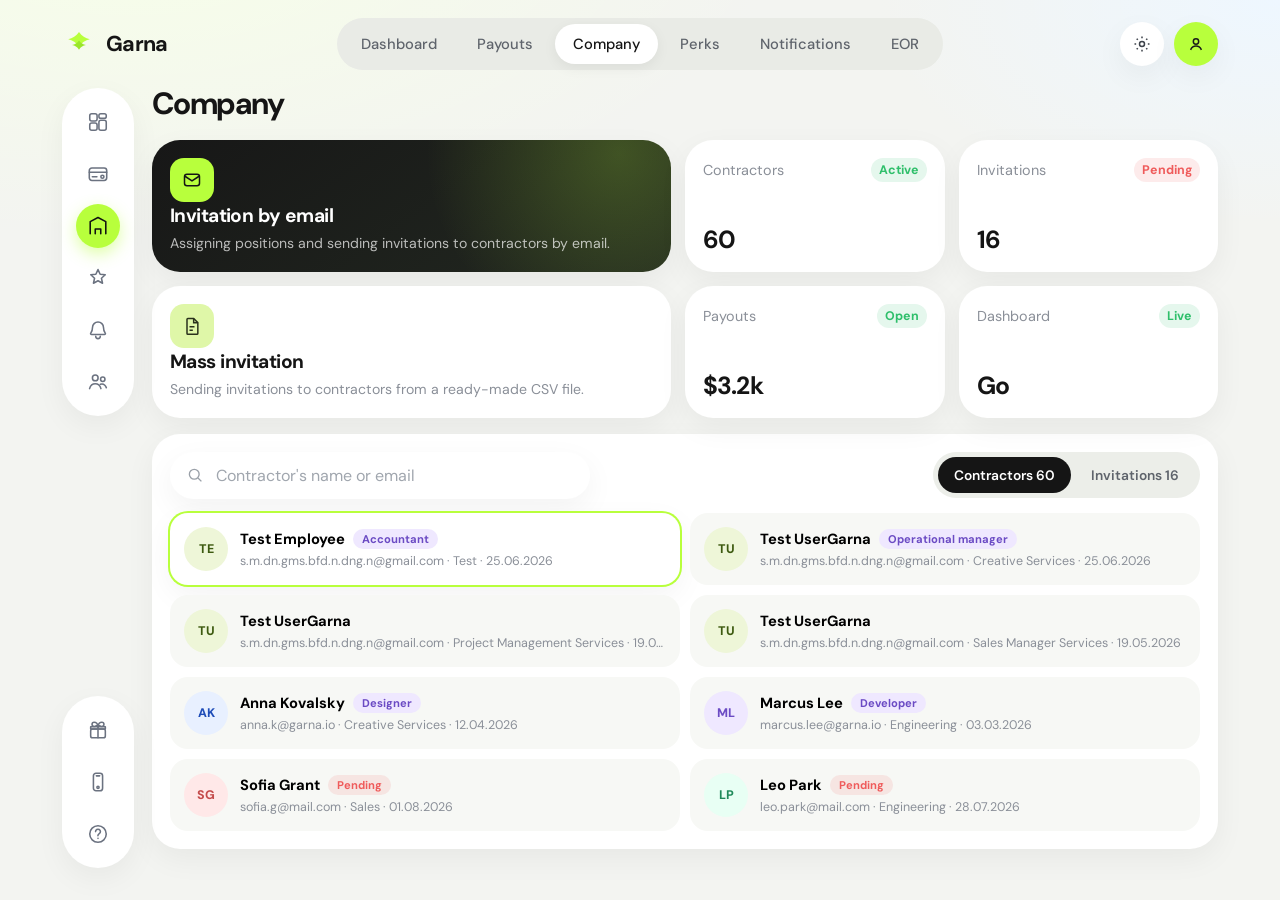
==== commit 7a80e789: "Add EOR Employees page with interactive world map and richer nav icons. Co-authored-by: Cursor <curs" ====
--- a/company.html
+++ b/company.html
@@ -29,6 +29,7 @@
         <a class="nav-item is-active" href="company.html">Company</a>
         <a class="nav-item" href="perks.html">Perks</a>
         <a class="nav-item" href="notifications.html">Notifications</a>
+        <a class="nav-item" href="eor.html">EOR</a>
       </nav>
 
       <div class="topbar-actions">
@@ -51,59 +52,70 @@
       <aside class="sidebar" aria-label="Sidebar">
         <div class="sidebar-pill">
           <a class="side-btn" href="index.html" aria-label="Dashboard" title="Dashboard">
-            <svg viewBox="0 0 24 24" fill="none" stroke="currentColor" stroke-width="1.8">
-              <rect x="3.5" y="3.5" width="7" height="7" rx="2"/>
-              <rect x="13.5" y="3.5" width="7" height="7" rx="2"/>
-              <rect x="3.5" y="13.5" width="7" height="7" rx="2"/>
-              <rect x="13.5" y="13.5" width="7" height="7" rx="2"/>
+            <svg viewBox="0 0 24 24" fill="none" stroke="currentColor" stroke-width="1.7" stroke-linecap="round" stroke-linejoin="round">
+              <rect x="3" y="3" width="8" height="8" rx="2.2"/>
+              <rect x="13" y="3" width="8" height="5" rx="2"/>
+              <rect x="13" y="10" width="8" height="11" rx="2.2"/>
+              <rect x="3" y="13" width="8" height="8" rx="2.2"/>
             </svg>
           </a>
           <a class="side-btn" href="payouts.html" aria-label="Payouts" title="Payouts">
-            <svg viewBox="0 0 24 24" fill="none" stroke="currentColor" stroke-width="1.8">
-              <path d="M12 3v12M8 11l4 4 4-4"/>
-              <path d="M4 19h16"/>
+            <svg viewBox="0 0 24 24" fill="none" stroke="currentColor" stroke-width="1.7" stroke-linecap="round" stroke-linejoin="round">
+              <rect x="2.5" y="5.5" width="19" height="13.5" rx="2.8"/>
+              <path d="M2.5 10h19"/>
+              <circle cx="16.8" cy="15" r="1.7"/>
+              <path d="M5.8 15h5"/>
             </svg>
           </a>
           <a class="side-btn is-active" href="company.html" aria-label="Company" title="Company">
-            <svg viewBox="0 0 24 24" fill="none" stroke="currentColor" stroke-width="1.8">
-              <path d="M4 20V8l8-4 8 4v12"/>
-              <path d="M9 20v-6h6v6"/>
+            <svg viewBox="0 0 24 24" fill="none" stroke="currentColor" stroke-width="1.7" stroke-linecap="round" stroke-linejoin="round">
+              <path d="M3.5 20.5V7.2L12 2.8l8.5 4.4v13.3"/>
+              <path d="M9 20.5v-5.2h6v5.2"/>
             </svg>
           </a>
           <a class="side-btn" href="perks.html" aria-label="Perks" title="Perks">
-            <svg viewBox="0 0 24 24" fill="none" stroke="currentColor" stroke-width="1.8">
-              <path d="M12 3l2.2 4.5 5 .7-3.6 3.5.9 5L12 14.8 7.5 16.7l.9-5L4.8 8.2l5-.7L12 3z"/>
+            <svg viewBox="0 0 24 24" fill="none" stroke="currentColor" stroke-width="1.7" stroke-linecap="round" stroke-linejoin="round">
+              <path d="M12 2.8l2.35 5.1 5.55.6-4.15 3.75 1.2 5.45L12 14.95 7.05 17.7l1.2-5.45L4.1 8.5l5.55-.6L12 2.8z"/>
             </svg>
           </a>
           <a class="side-btn" href="notifications.html" aria-label="Notifications" title="Notifications">
-            <svg viewBox="0 0 24 24" fill="none" stroke="currentColor" stroke-width="1.8">
-              <path d="M6 9a6 6 0 1 1 12 0c0 3.2.8 4.6 1.6 5.6.3.4 0 1.4-.8 1.4H5.2c-.8 0-1.1-1-.8-1.4C5.2 13.6 6 12.2 6 9z"/>
-              <path d="M10 19a2 2 0 0 0 4 0"/>
+            <svg viewBox="0 0 24 24" fill="none" stroke="currentColor" stroke-width="1.7" stroke-linecap="round" stroke-linejoin="round">
+              <path d="M6 9.3a6 6 0 0 1 12 0c0 3.55 1 5.1 1.95 6.15.4.45.08 1.45-.9 1.45H4.95c-.98 0-1.3-1-.9-1.45C5 14.4 6 12.85 6 9.3z"/>
+              <path d="M9.5 18.9a2.5 2.5 0 0 0 5 0"/>
+            </svg>
+          </a>
+          <a class="side-btn" href="eor.html" aria-label="EOR Employees" title="EOR Employees">
+            <svg viewBox="0 0 24 24" fill="none" stroke="currentColor" stroke-width="1.7" stroke-linecap="round" stroke-linejoin="round">
+              <circle cx="9" cy="7.5" r="3.1"/>
+              <circle cx="17.2" cy="9" r="2.4"/>
+              <path d="M2.8 19.2c1-3.4 3.5-5.2 6.2-5.2s5.2 1.8 6.2 5.2"/>
+              <path d="M14.6 14.5c1.55-.55 3.35-.35 4.85 1 .8.7 1.35 1.65 1.65 2.7"/>
             </svg>
           </a>
         </div>
 
         <div class="sidebar-pill sidebar-pill--bottom">
           <a class="side-btn" href="#referral" aria-label="Referral rewards" title="Get 10% of our income">
-            <svg viewBox="0 0 24 24" fill="none" stroke="currentColor" stroke-width="1.8" stroke-linecap="round" stroke-linejoin="round">
-              <rect x="3" y="8" width="18" height="4" rx="1"/>
-              <path d="M12 8v13"/>
-              <path d="M19 12v7a2 2 0 0 1-2 2H7a2 2 0 0 1-2-2v-7"/>
-              <path d="M7.5 8a2.5 2.5 0 0 1 0-5C11 3 12 8 12 8s1-5 4.5-5a2.5 2.5 0 0 1 0 5"/>
+            <svg viewBox="0 0 24 24" fill="none" stroke="currentColor" stroke-width="1.7" stroke-linecap="round" stroke-linejoin="round">
+              <rect x="4" y="11" width="16" height="9.5" rx="2"/>
+              <path d="M4 8.5h16v2.5H4z"/>
+              <path d="M12 8.5v12"/>
+              <path d="M12 8.5c0-3.2-2.2-5-4.2-5a2.3 2.3 0 0 0 0 4.6c.7 0 1.7-.2 2.5-.8"/>
+              <path d="M12 8.5c0-3.2 2.2-5 4.2-5a2.3 2.3 0 0 1 0 4.6c-.7 0-1.7-.2-2.5-.8"/>
             </svg>
           </a>
           <a class="side-btn" href="#download" aria-label="Download app" title="Download app">
-            <svg viewBox="0 0 24 24" fill="none" stroke="currentColor" stroke-width="1.8">
-              <rect x="7" y="2.5" width="10" height="19" rx="2.5"/>
-              <path d="M10 5h4"/>
-              <circle cx="12" cy="17.5" r="1" fill="currentColor"/>
+            <svg viewBox="0 0 24 24" fill="none" stroke="currentColor" stroke-width="1.7" stroke-linecap="round" stroke-linejoin="round">
+              <rect x="7" y="2.5" width="10" height="19" rx="2.8"/>
+              <path d="M10.2 5.3h3.6"/>
+              <circle cx="12" cy="17.8" r="1.2"/>
             </svg>
           </a>
           <button class="side-btn" type="button" aria-label="Help" title="Help">
-            <svg viewBox="0 0 24 24" fill="none" stroke="currentColor" stroke-width="1.8">
+            <svg viewBox="0 0 24 24" fill="none" stroke="currentColor" stroke-width="1.7" stroke-linecap="round" stroke-linejoin="round">
               <circle cx="12" cy="12" r="9"/>
-              <path d="M9.5 9.5a2.5 2.5 0 1 1 3.8 2.1c-.8.5-1.3 1-1.3 2"/>
-              <circle cx="12" cy="16.5" r=".8" fill="currentColor"/>
+              <path d="M9.35 9.4a2.65 2.65 0 1 1 4.05 2.25c-.9.55-1.5 1.15-1.5 2.25"/>
+              <circle cx="12" cy="16.75" r=".9" fill="currentColor" stroke="none"/>
             </svg>
           </button>
         </div>
--- a/styles.css
+++ b/styles.css
@@ -219,8 +219,9 @@
 }
 
 .side-btn svg {
-  width: 20px;
-  height: 20px;
+  width: 22px;
+  height: 22px;
+  overflow: visible;
 }
 
 .side-btn:hover {
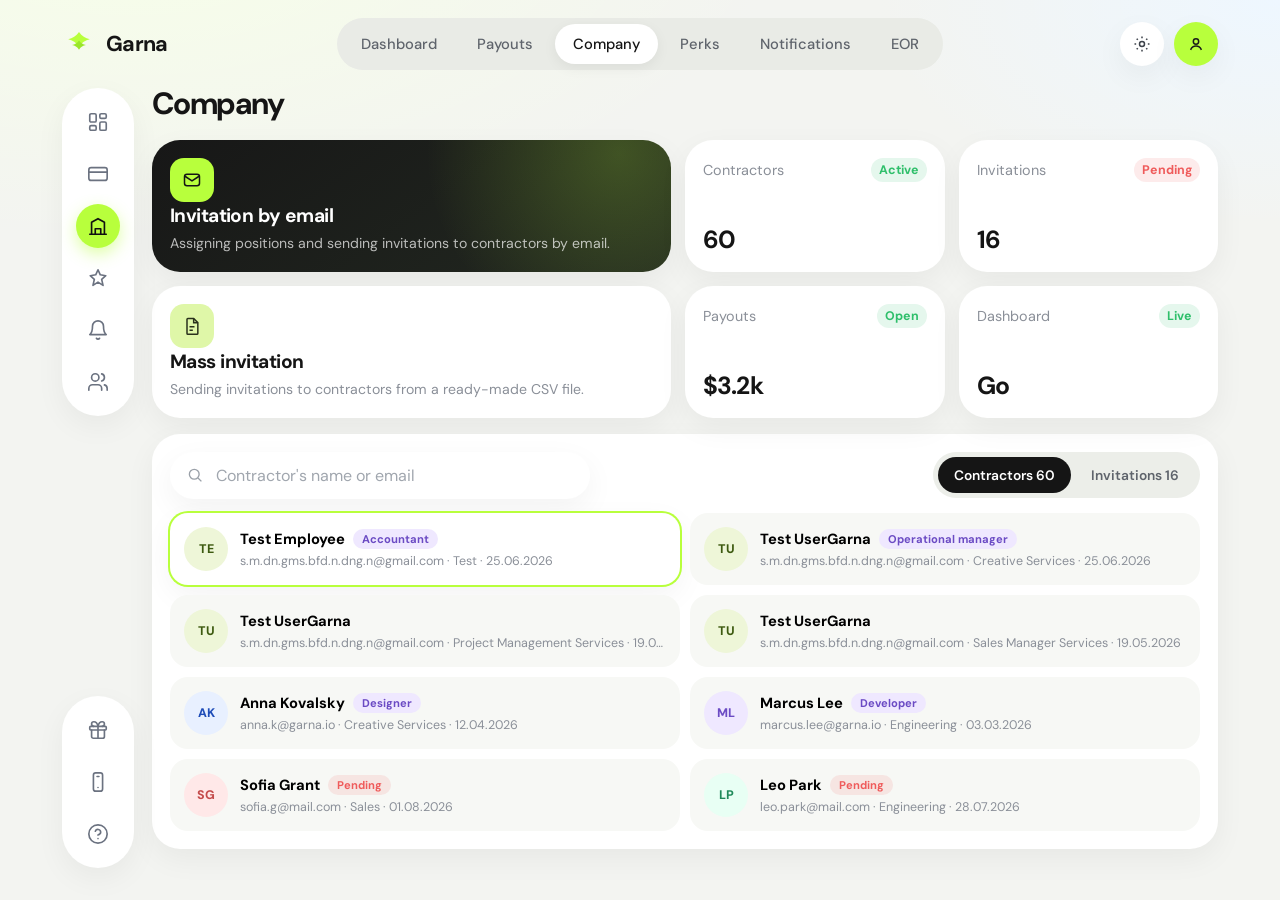
==== commit 37e4f8c7: "Update Smart Wallet currency blocks and fix payout history icons. Co-authored-by: Cursor <cursoragen" ====
--- a/company.html
+++ b/company.html
@@ -52,70 +52,68 @@
       <aside class="sidebar" aria-label="Sidebar">
         <div class="sidebar-pill">
           <a class="side-btn" href="index.html" aria-label="Dashboard" title="Dashboard">
-            <svg viewBox="0 0 24 24" fill="none" stroke="currentColor" stroke-width="1.7" stroke-linecap="round" stroke-linejoin="round">
-              <rect x="3" y="3" width="8" height="8" rx="2.2"/>
-              <rect x="13" y="3" width="8" height="5" rx="2"/>
-              <rect x="13" y="10" width="8" height="11" rx="2.2"/>
-              <rect x="3" y="13" width="8" height="8" rx="2.2"/>
+            <svg viewBox="0 0 24 24" fill="none" stroke="currentColor" stroke-width="1.8" stroke-linecap="round" stroke-linejoin="round">
+              <rect x="3" y="3" width="7" height="9" rx="1.5"/>
+              <rect x="14" y="3" width="7" height="5" rx="1.5"/>
+              <rect x="14" y="12" width="7" height="9" rx="1.5"/>
+              <rect x="3" y="16" width="7" height="5" rx="1.5"/>
             </svg>
           </a>
           <a class="side-btn" href="payouts.html" aria-label="Payouts" title="Payouts">
-            <svg viewBox="0 0 24 24" fill="none" stroke="currentColor" stroke-width="1.7" stroke-linecap="round" stroke-linejoin="round">
-              <rect x="2.5" y="5.5" width="19" height="13.5" rx="2.8"/>
-              <path d="M2.5 10h19"/>
-              <circle cx="16.8" cy="15" r="1.7"/>
-              <path d="M5.8 15h5"/>
+            <svg viewBox="0 0 24 24" fill="none" stroke="currentColor" stroke-width="1.8" stroke-linecap="round" stroke-linejoin="round">
+              <rect x="2" y="5" width="20" height="14" rx="2.5"/>
+              <path d="M2 10h20"/>
             </svg>
           </a>
           <a class="side-btn is-active" href="company.html" aria-label="Company" title="Company">
-            <svg viewBox="0 0 24 24" fill="none" stroke="currentColor" stroke-width="1.7" stroke-linecap="round" stroke-linejoin="round">
-              <path d="M3.5 20.5V7.2L12 2.8l8.5 4.4v13.3"/>
-              <path d="M9 20.5v-5.2h6v5.2"/>
+            <svg viewBox="0 0 24 24" fill="none" stroke="currentColor" stroke-width="1.8" stroke-linecap="round" stroke-linejoin="round">
+              <path d="M3 21h18"/>
+              <path d="M5 21V8l7-4 7 4v13"/>
+              <path d="M9 21v-6h6v6"/>
             </svg>
           </a>
           <a class="side-btn" href="perks.html" aria-label="Perks" title="Perks">
-            <svg viewBox="0 0 24 24" fill="none" stroke="currentColor" stroke-width="1.7" stroke-linecap="round" stroke-linejoin="round">
-              <path d="M12 2.8l2.35 5.1 5.55.6-4.15 3.75 1.2 5.45L12 14.95 7.05 17.7l1.2-5.45L4.1 8.5l5.55-.6L12 2.8z"/>
+            <svg viewBox="0 0 24 24" fill="none" stroke="currentColor" stroke-width="1.8" stroke-linecap="round" stroke-linejoin="round">
+              <path d="m12 3 2.5 5.5L20.5 9.5 16 13.5 17.5 20 12 16.5 6.5 20 8 13.5 3.5 9.5 9.5 8.5 12 3z"/>
             </svg>
           </a>
           <a class="side-btn" href="notifications.html" aria-label="Notifications" title="Notifications">
-            <svg viewBox="0 0 24 24" fill="none" stroke="currentColor" stroke-width="1.7" stroke-linecap="round" stroke-linejoin="round">
-              <path d="M6 9.3a6 6 0 0 1 12 0c0 3.55 1 5.1 1.95 6.15.4.45.08 1.45-.9 1.45H4.95c-.98 0-1.3-1-.9-1.45C5 14.4 6 12.85 6 9.3z"/>
-              <path d="M9.5 18.9a2.5 2.5 0 0 0 5 0"/>
+            <svg viewBox="0 0 24 24" fill="none" stroke="currentColor" stroke-width="1.8" stroke-linecap="round" stroke-linejoin="round">
+              <path d="M6 8a6 6 0 0 1 12 0c0 7 3 9 3 9H3s3-2 3-9"/>
+              <path d="M10.3 21a1.94 1.94 0 0 0 3.4 0"/>
             </svg>
           </a>
           <a class="side-btn" href="eor.html" aria-label="EOR Employees" title="EOR Employees">
-            <svg viewBox="0 0 24 24" fill="none" stroke="currentColor" stroke-width="1.7" stroke-linecap="round" stroke-linejoin="round">
-              <circle cx="9" cy="7.5" r="3.1"/>
-              <circle cx="17.2" cy="9" r="2.4"/>
-              <path d="M2.8 19.2c1-3.4 3.5-5.2 6.2-5.2s5.2 1.8 6.2 5.2"/>
-              <path d="M14.6 14.5c1.55-.55 3.35-.35 4.85 1 .8.7 1.35 1.65 1.65 2.7"/>
+            <svg viewBox="0 0 24 24" fill="none" stroke="currentColor" stroke-width="1.8" stroke-linecap="round" stroke-linejoin="round">
+              <path d="M16 21v-2a4 4 0 0 0-4-4H6a4 4 0 0 0-4 4v2"/>
+              <circle cx="9" cy="7" r="4"/>
+              <path d="M22 21v-2a4 4 0 0 0-3-3.87"/>
+              <path d="M16 3.13a4 4 0 0 1 0 7.75"/>
             </svg>
           </a>
         </div>
 
         <div class="sidebar-pill sidebar-pill--bottom">
           <a class="side-btn" href="#referral" aria-label="Referral rewards" title="Get 10% of our income">
-            <svg viewBox="0 0 24 24" fill="none" stroke="currentColor" stroke-width="1.7" stroke-linecap="round" stroke-linejoin="round">
-              <rect x="4" y="11" width="16" height="9.5" rx="2"/>
-              <path d="M4 8.5h16v2.5H4z"/>
-              <path d="M12 8.5v12"/>
-              <path d="M12 8.5c0-3.2-2.2-5-4.2-5a2.3 2.3 0 0 0 0 4.6c.7 0 1.7-.2 2.5-.8"/>
-              <path d="M12 8.5c0-3.2 2.2-5 4.2-5a2.3 2.3 0 0 1 0 4.6c-.7 0-1.7-.2-2.5-.8"/>
+            <svg viewBox="0 0 24 24" fill="none" stroke="currentColor" stroke-width="1.8" stroke-linecap="round" stroke-linejoin="round">
+              <rect x="3" y="8" width="18" height="4" rx="1"/>
+              <path d="M12 8v13"/>
+              <path d="M19 12v7a2 2 0 0 1-2 2H7a2 2 0 0 1-2-2v-7"/>
+              <path d="M7.5 8a2.5 2.5 0 0 1 0-5C11 3 12 8 12 8s1-5 4.5-5a2.5 2.5 0 0 1 0 5"/>
             </svg>
           </a>
           <a class="side-btn" href="#download" aria-label="Download app" title="Download app">
-            <svg viewBox="0 0 24 24" fill="none" stroke="currentColor" stroke-width="1.7" stroke-linecap="round" stroke-linejoin="round">
-              <rect x="7" y="2.5" width="10" height="19" rx="2.8"/>
-              <path d="M10.2 5.3h3.6"/>
-              <circle cx="12" cy="17.8" r="1.2"/>
+            <svg viewBox="0 0 24 24" fill="none" stroke="currentColor" stroke-width="1.8" stroke-linecap="round" stroke-linejoin="round">
+              <rect x="7" y="2" width="10" height="20" rx="2.5"/>
+              <path d="M11 6h2"/>
+              <path d="M12 18h.01"/>
             </svg>
           </a>
           <button class="side-btn" type="button" aria-label="Help" title="Help">
-            <svg viewBox="0 0 24 24" fill="none" stroke="currentColor" stroke-width="1.7" stroke-linecap="round" stroke-linejoin="round">
-              <circle cx="12" cy="12" r="9"/>
-              <path d="M9.35 9.4a2.65 2.65 0 1 1 4.05 2.25c-.9.55-1.5 1.15-1.5 2.25"/>
-              <circle cx="12" cy="16.75" r=".9" fill="currentColor" stroke="none"/>
+            <svg viewBox="0 0 24 24" fill="none" stroke="currentColor" stroke-width="1.8" stroke-linecap="round" stroke-linejoin="round">
+              <circle cx="12" cy="12" r="10"/>
+              <path d="M9.09 9a3 3 0 0 1 5.83 1c0 2-3 3-3 3"/>
+              <path d="M12 17h.01"/>
             </svg>
           </button>
         </div>
--- a/styles.css
+++ b/styles.css
@@ -352,56 +352,80 @@
   font-size: 0.92rem;
 }
 
-.wallet-cats {
-  display: grid;
-  grid-template-columns: repeat(3, 1fr);
+.wallet-accounts {
+  display: grid;
+  grid-template-columns: 1fr 1fr;
+  gap: 12px;
+  margin-top: 28px;
+}
+
+.account-block {
+  display: flex;
+  flex-direction: column;
+  padding: 16px 18px;
+  border-radius: 18px;
+  background: #f5f5f5;
+  color: #111;
+  text-align: left;
+}
+
+.account-block-top {
+  display: flex;
+  align-items: center;
   gap: 10px;
-  margin-top: 28px;
-}
-
-.cat-chip {
-  display: flex;
-  align-items: center;
-  gap: 10px;
-  padding: 12px 12px;
-  border-radius: 18px;
-  background: #f7f8f5;
-  color: var(--ink);
-  font-size: 0.88rem;
-  font-weight: 600;
-  transition: transform 0.2s ease, background 0.2s ease;
-}
-
-.cat-chip:hover {
-  transform: translateY(-2px);
-  background: #f0f2ec;
-}
-
-.cat-icon {
-  width: 34px;
-  height: 34px;
-  border-radius: 12px;
+  margin-bottom: 18px;
+}
+
+.account-flag {
+  width: 28px;
+  height: 28px;
+  border-radius: 50%;
+  display: block;
+  flex-shrink: 0;
+  overflow: hidden;
+}
+
+.account-flag svg {
+  display: block;
+  width: 100%;
+  height: 100%;
+}
+
+.account-code {
+  font-size: 0.95rem;
+  font-weight: 500;
+  color: #111;
+}
+
+.account-menu {
+  margin-left: auto;
+  width: 28px;
+  height: 28px;
+  border-radius: 8px;
+  color: #9ca3af;
   display: grid;
   place-items: center;
-  color: #fff;
   flex-shrink: 0;
 }
 
-.cat-icon svg {
-  width: 16px;
-  height: 16px;
-}
-
-.cat-icon--travel {
-  background: linear-gradient(145deg, #6eb6ff, #3d8dff);
-}
-
-.cat-icon--property {
-  background: linear-gradient(145deg, #ffb06b, #ff8a3d);
-}
-
-.cat-icon--education {
-  background: linear-gradient(145deg, #ff7a8a, #ef4d63);
+.account-menu:hover {
+  background: rgba(0, 0, 0, 0.05);
+  color: #111;
+}
+
+.account-balance {
+  font-size: 1.45rem;
+  font-weight: 700;
+  letter-spacing: -0.03em;
+  line-height: 1.15;
+  color: #111;
+  margin-bottom: 14px;
+}
+
+.account-status {
+  font-size: 0.9rem;
+  font-weight: 500;
+  color: #22c55e;
 }
 
 .stats-grid {
@@ -802,7 +826,7 @@
     padding: 12px;
   }
 
-  .wallet-cats {
+  .wallet-accounts {
     grid-template-columns: 1fr;
   }
 
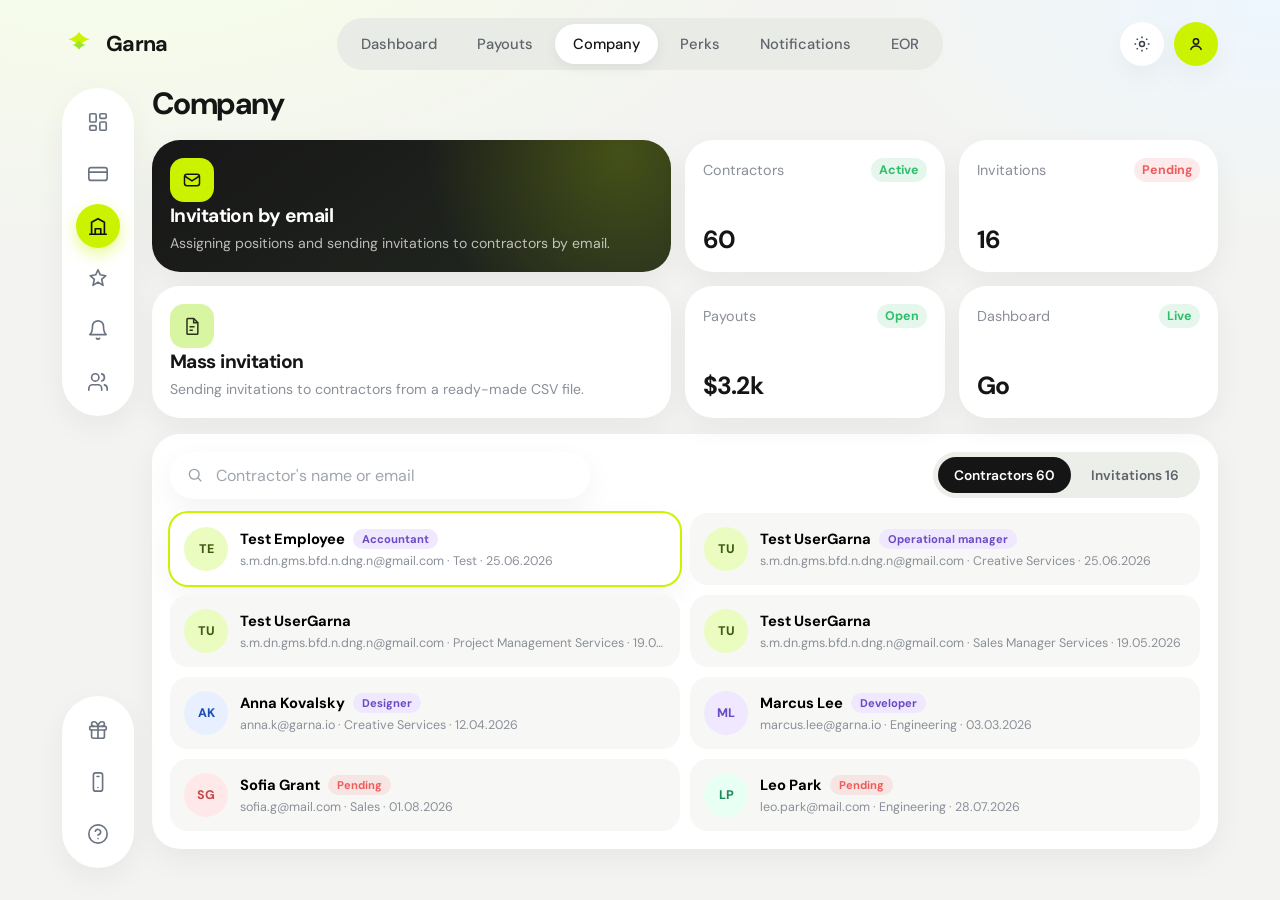
==== commit 24d1bccf: "Unify primary lime color tokens and replace hardcoded accents. Co-authored-by: Cursor <cursoragent@c" ====
--- a/company.html
+++ b/company.html
@@ -16,8 +16,8 @@
       <a class="brand" href="index.html">
         <span class="brand-mark" aria-hidden="true">
           <svg viewBox="0 0 32 32" fill="none">
-            <path d="M16 4c2.8 4.2 6.4 6.2 10.8 7.2-4.4 1-8 3-10.8 7.2C13.2 14.2 9.6 12.2 5.2 11.2 9.6 10.2 13.2 8.2 16 4z" fill="#B8FF3C"/>
-            <path d="M16 12.5c1.8 2.7 4.1 4 7 4.6-2.9.6-5.2 1.9-7 4.6-1.8-2.7-4.1-4-7-4.6 2.9-.6 5.2-1.9 7-4.6z" fill="#9AE62A"/>
+            <path d="M16 4c2.8 4.2 6.4 6.2 10.8 7.2-4.4 1-8 3-10.8 7.2C13.2 14.2 9.6 12.2 5.2 11.2 9.6 10.2 13.2 8.2 16 4z" fill="var(--lime)"/>
+            <path d="M16 12.5c1.8 2.7 4.1 4 7 4.6-2.9.6-5.2 1.9-7 4.6-1.8-2.7-4.1-4-7-4.6 2.9-.6 5.2-1.9 7-4.6z" fill="var(--lime-deep)"/>
           </svg>
         </span>
         <span class="brand-name">Garna</span>
--- a/styles.css
+++ b/styles.css
@@ -4,9 +4,20 @@
   --ink: #151515;
   --muted: #8a8f98;
   --line: #eceeea;
-  --lime: #b8ff3c;
+  /* Primary + derivatives */
+  --lime: #cbf300;
+  --lime-rgb: 203, 243, 0;
   --lime-deep: #9ae62a;
+  --lime-mid: #d8f5a2;
   --lime-soft: #eafcc0;
+  --lime-wash: #f7ffe8;
+  --lime-ink: #3d5a10;
+  --lime-ink-strong: #2a321c;
+  --lime-dark: #222820;
+  --lime-glow: rgba(var(--lime-rgb), 0.35);
+  --lime-glow-strong: rgba(var(--lime-rgb), 0.45);
+  --lime-gradient: linear-gradient(135deg, var(--lime-mid) 0%, var(--lime) 45%, var(--lime-deep) 100%);
+  --lime-gradient-soft: linear-gradient(145deg, var(--lime-mid), var(--lime));
   --up: #2fbf6b;
   --down: #ef5b5b;
   --shadow: 0 10px 30px rgba(20, 24, 18, 0.05);
@@ -30,7 +41,7 @@
   font-family: var(--font);
   color: var(--ink);
   background:
-    radial-gradient(1200px 600px at 10% -10%, #f7ffe8 0%, transparent 55%),
+    radial-gradient(1200px 600px at 10% -10%, var(--lime-wash) 0%, transparent 55%),
     radial-gradient(900px 500px at 100% 0%, #eef7ff 0%, transparent 45%),
     var(--bg);
   -webkit-font-smoothing: antialiased;
@@ -232,7 +243,7 @@
 .side-btn.is-active {
   background: var(--lime);
   color: #111;
-  box-shadow: 0 6px 16px rgba(184, 255, 60, 0.45);
+  box-shadow: 0 6px 16px var(--lime-glow-strong);
 }
 
 /* Main */
@@ -484,7 +495,7 @@
 }
 
 .stat-link:hover {
-  color: #3d5a10;
+  color: var(--lime-ink);
 }
 
 .trend {
@@ -715,8 +726,8 @@
 
 .btn-lime {
   background: var(--lime);
-  color: #151515;
-  box-shadow: 0 8px 20px rgba(184, 255, 60, 0.35);
+  color: var(--ink);
+  box-shadow: 0 8px 20px var(--lime-glow);
 }
 
 .btn-lime:hover {
--- a/company.css
+++ b/company.css
@@ -36,8 +36,8 @@
 
 .invite-card--dark {
   background:
-    radial-gradient(circle at 90% 10%, rgba(184, 255, 60, 0.22), transparent 40%),
-    linear-gradient(145deg, #171717 0%, #222820 100%);
+    radial-gradient(circle at 90% 10%, rgba(var(--lime-rgb), 0.22), transparent 40%),
+    linear-gradient(145deg, #171717 0%, var(--lime-dark) 100%);
   color: #fff;
 }
 
@@ -74,12 +74,12 @@
 
 .invite-icon--mail {
   background: var(--lime);
-  color: #151515;
+  color: var(--ink);
 }
 
 .invite-icon--csv {
-  background: #dff7a8;
-  color: #2a321c;
+  background: var(--lime-mid);
+  color: var(--lime-ink-strong);
 }
 
 .company-row .stat-card {
@@ -148,8 +148,8 @@
   border-radius: 50%;
   display: grid;
   place-items: center;
-  background: #eef6d8;
-  color: #3d5a10;
+  background: var(--lime-soft);
+  color: var(--lime-ink);
   font-size: 0.78rem;
   font-weight: 800;
   flex-shrink: 0;
